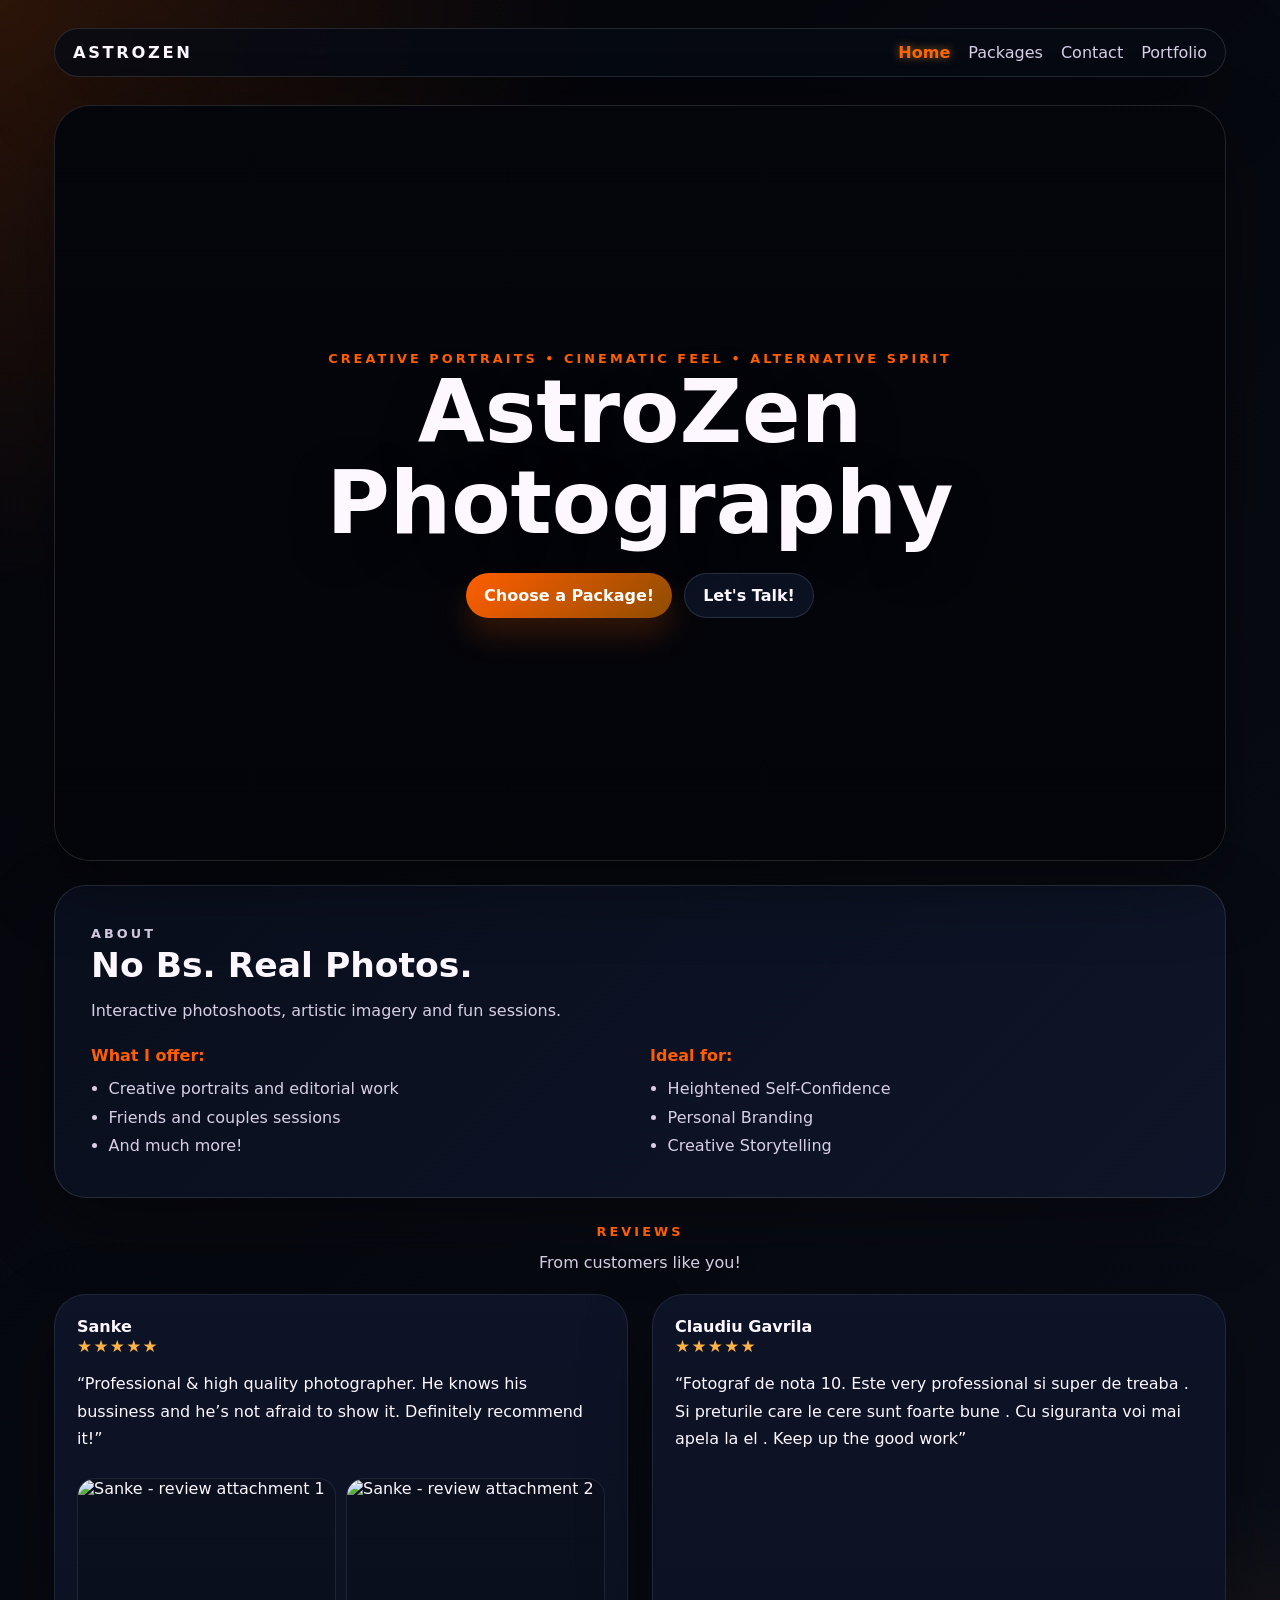
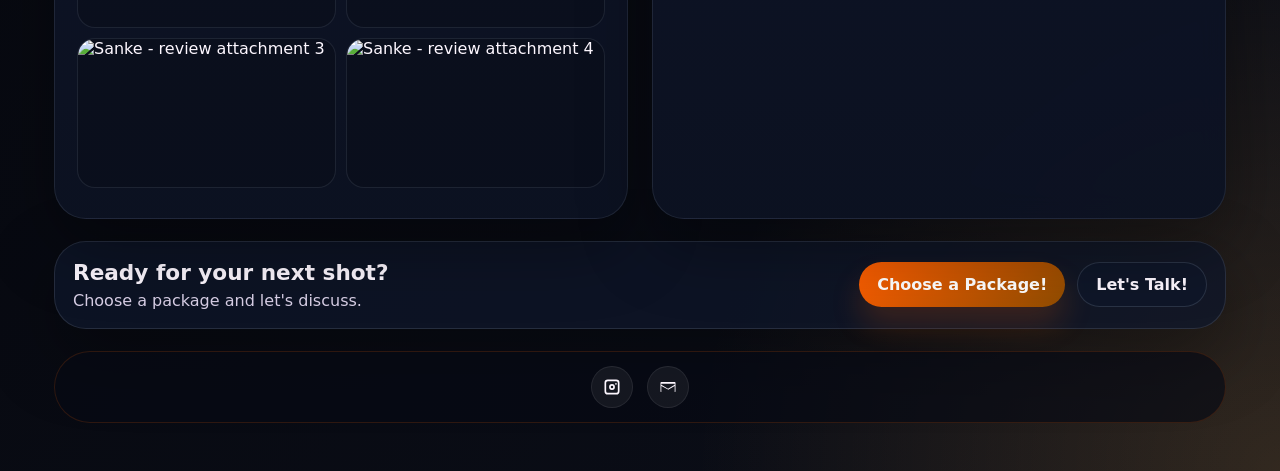
==== index.html @ ba6761b8 "Add files via upload" ====
<!DOCTYPE html>
<html lang="ro">
<head>
    <meta charset="UTF-8">
    <meta name="viewport" content="width=device-width, initial-scale=1.0">
    <title>AstroZen Photography</title>
    <link rel="icon" href="favicon.png" type="image/png">
    <link rel="stylesheet" href="style.css">
</head>
<body>
    <div class="site-shell">
        <nav class="topbar" aria-label="Navigare principală">
            <a class="brand" href="index.html">AstroZen</a>
            <div class="topbar-links">
                <a class="nav-link active" href="index.html">Home</a>
                <a class="nav-link" href="packages.html">Packages</a>
                <a class="nav-link" href="contact.html">Contact</a>
                <a class="nav-link" href="https://astrozenportfolio.myportfolio.com/portfolio" target="_blank" rel="noopener noreferrer">Portfolio</a>
            </div>
        </nav>

        <header class="page-hero" aria-label="Homepage intro">
            <div class="hero-backdrop"></div>
            <div class="hero-overlay"></div>
            <div class="hero-center">
                <p2 class="eyebrow">Creative Portraits • Cinematic Feel • Alternative Spirit</p2>
                <h1>AstroZen Photography</h1>

                <div class="hero-actions">
                    <a class="btn btn-primary" href="packages.html">Choose a Package!</a>
                    <a class="btn btn-secondary" href="contact.html">Let's Talk!</a>
                </div>
            </div>
        </header>

        <section class="info-panel" aria-label="About me">
            <div class="info-card">
                <p class="eyebrow">About</p>
                <h2>No Bs. Real Photos.</h2>
                <p>Interactive photoshoots, artistic imagery and fun sessions. </p>

                <div class="info-grid">
                    <div>
                        <h3>What I offer:</h3>
                        <ul>
                            <li>Creative portraits and editorial work</li>
                            <li>Friends and couples sessions</li>
                            <li>And much more!</li>
                        </ul>
                    </div>
                    <div>
                        <h3>Ideal for:</h3>
                        <ul>
                            <li>Heightened Self-Confidence</li>
                            <li>Personal Branding</li>
                            <li>Creative Storytelling</li>
                        </ul>
                    </div>
                </div>
            </div>
        </section>

        <section class="testimonials" aria-label="Recenzii clienți">
            <div class="testimonials-header">
                <h1 class="eyebrow">Reviews</h1>
                <p>From customers like you!</p>
            </div>

            <div class="testimonials-grid">
                <article class="testimonial-card">
                    <div class="testimonial-author">
                        <div>
                            <div class="testimonial-name">Sanke</div>
                        </div>
                    </div>

                    <div class="testimonial-stars" aria-label="5 out of 5 stars">
                        <span aria-hidden="true">★</span><span aria-hidden="true">★</span><span aria-hidden="true">★</span><span aria-hidden="true">★</span><span aria-hidden="true">★</span>
                    </div>

                    <blockquote class="testimonial-quote">
                        “Professional &amp; high quality photographer. He knows his bussiness and he’s not afraid to show it. Definitely recommend it!”
                    </blockquote>

                    <div class="testimonial-attachments" aria-hidden="true">
                        <img class="testimonial-attachment-img" src="1.jpg" alt="Sanke - review attachment 1" loading="lazy">
                        <img class="testimonial-attachment-img" src="2.jpg" alt="Sanke - review attachment 2" loading="lazy">
                        <img class="testimonial-attachment-img" src="3.jpg" alt="Sanke - review attachment 3" loading="lazy">
                        <img class="testimonial-attachment-img" src="4.jpg" alt="Sanke - review attachment 4" loading="lazy">
                    </div>
                </article>

               <article class="testimonial-card">
                    <div class="testimonial-author">
                        <div>
                            <div class="testimonial-name">Claudiu Gavrila</div>
                        </div>
                    </div>

                    <div class="testimonial-stars" aria-label="5 out of 5 stars">
                        <span aria-hidden="true">★</span><span aria-hidden="true">★</span><span aria-hidden="true">★</span><span aria-hidden="true">★</span><span aria-hidden="true">★</span>
                    </div>

                    <blockquote class="testimonial-quote">
                        “Fotograf de nota 10. Este very professional si super de treaba . Si preturile care le cere sunt foarte bune . Cu siguranta voi mai apela la el . Keep up the good work”
                    </blockquote>

                    <div class="testimonial-attachments" aria-hidden="true">
                        <!-- Claudiu Gavrila: no attachments (text review only) -->
                    </div>
                </article>
            </div>


            <div class="testimonials-cta">
                <div class="testimonials-cta-text">
                    <h3>Ready for your next shot?</h3>
                    <p>Choose a package and let's discuss.</p>
                </div>
                <div class="testimonials-cta-actions">
                    <a class="btn btn-primary" href="packages.html">Choose a Package!</a>
                    <a class="btn btn-secondary" href="contact.html">Let's Talk!</a>
                </div>
            </div>
        </section>

        <section class="social-bar" aria-label="Social Media și Contact">
            <a href="https://www.instagram.com/astrozen.photography/" target="_blank" rel="noopener noreferrer" aria-label="Instagram" class="icon-link">
                <svg viewBox="0 0 24 24" aria-hidden="true"><path d="M7 3h10a4 4 0 0 1 4 4v10a4 4 0 0 1-4 4H7a4 4 0 0 1-4-4V7a4 4 0 0 1 4-4Zm0 2a2 2 0 0 0-2 2v10a2 2 0 0 0 2 2h10a2 2 0 0 0 2-2V7a2 2 0 0 0-2-2H7Zm5 3.5A3.5 3.5 0 1 1 8.5 12 3.5 3.5 0 0 1 12 8.5Zm0 2A1.5 1.5 0 1 0 13.5 12 1.5 1.5 0 0 0 12 10.5Zm4.75-3.25a1 1 0 1 1-1 1 1 1 0 0 1 1-1Z"/></svg>
            </a>
            <a href="mailto:astrozenphoto@gmail.com" aria-label="Email" class="icon-link">
                <svg viewBox="0 0 24 24" aria-hidden="true"><path d="M4 6h16a1 1 0 0 1 1 1v10a1 1 0 0 1-1 1H4a1 1 0 0 1-1-1V7a1 1 0 0 1 1-1Zm0 2v1.2l8 4.8 8-4.8V8H4Zm16 10V10.8l-7.2 4.3a1 1 0 0 1-.8 0L4 10.8V18h16Z"/></svg>
            </a>
        </section>
    </div>

    <script src="script.js"></script>
</body>
</html>
---- style.css ----
:root {
    --bg: #04050a;
    --bg-alt: #10111c;
    --surface: rgba(15, 16, 28, 0.9);
    --surface-strong: rgba(7, 8, 16, 0.96);
    --accent: #ff5e00;
    --accent-strong: #8f4c00;
    --text: #fdf7ff;
    --muted: #d8cfe6;
    --border: rgba(255, 255, 255, 0.12);
    --shadow: 0 26px 70px rgba(0, 0, 0, 0.35);
    --hero-blur: 0px;
}

* {
    box-sizing: border-box;
}

html,
body {
    margin: 0;
    min-height: 100%;
}

body {
    font-family: Inter, system-ui, -apple-system, BlinkMacSystemFont, "Segoe UI", sans-serif;
    color: var(--text);
    overflow-x: hidden;
    background:
        radial-gradient(circle at top left, rgba(255, 102, 0, 0.16), transparent 24%),
        radial-gradient(circle at bottom right, rgba(255, 179, 71, 0.16), transparent 24%),
        linear-gradient(135deg, #04050a 0%, #0b0e18 100%);
    animation: backgroundPulse 6s ease-in-out infinite;
}

@keyframes backgroundPulse {
    0%, 100% {
        background-position: 0% 0%, 100% 100%, 0% 0%;
        filter: saturate(1);
    }
    20% {
        background-position: 6% 6%, 94% 94%, 0% 0%;
        filter: saturate(1.15);
    }
    40% {
        background-position: 10% 10%, 90% 90%, 0% 0%;
        filter: saturate(1.3);
    }
    60% {
        background-position: 6% 6%, 94% 94%, 0% 0%;
        filter: saturate(1.15);
    }
    80% {
        background-position: 0% 0%, 100% 100%, 0% 0%;
        filter: saturate(1);
    }
}

.site-shell {
    position: relative;
    max-width: 1220px;
    margin: 0 auto;
    padding: 28px 24px 48px;
}

.topbar {
    display: flex;
    align-items: center;
    justify-content: space-between;
    gap: 16px;
    padding: 14px 18px;
    border: 1px solid var(--border);
    border-radius: 999px;
    background: rgba(7, 10, 20, 0.82);
    backdrop-filter: blur(12px);
    box-shadow: var(--shadow);
    border-style: solid;
}

.brand {
    color: var(--text);
    text-decoration: none;
    font-size: 1.02rem;
    font-weight: 700;
    letter-spacing: 0.16em;
    text-transform: uppercase;
}

.topbar-links {
    display: flex;
    gap: 18px;
    flex-wrap: wrap;
}

.topbar-links a,
.social-bar a {
    color: var(--muted);
    text-decoration: none;
    transition: color 0.2s ease;
}

.topbar-links a:hover,
.social-bar a:hover {
    color: var(--text);
}

.topbar-links a.active {
    color: #ff6600;
    font-weight: 700;
    text-shadow: 0 0 10px rgba(255, 179, 71, 0.55);
}

.page-hero {
    position: relative;
    display: flex;
    align-items: center;
    justify-content: center;
    min-height: 84vh;
    margin-top: 28px;
    padding: clamp(30px, 5vw, 60px);
    border: 1px solid var(--border);
    border-radius: 36px;
    overflow: hidden;
    isolation: isolate;
    box-shadow: var(--shadow);
    background: #05060c;
}

.hero-backdrop {
    position: absolute;
    inset: -20px;
    background-image: url("TESTHERO.jpg");
    background-size: cover;
    background-position: center;
    transform: scale(1.06);
    filter: blur(var(--hero-blur));
    transition: filter 0.16s ease-out;
}

.hero-overlay {
    position: absolute;
    inset: 0;
    background: linear-gradient(180deg, rgba(3, 4, 8, 0.16) 0%, rgba(3, 4, 8, 0.78) 100%);
}

.hero-center {
    position: relative;
    z-index: 2;
    text-align: center;
    max-width: 760px;
    padding: 24px;
}

.eyebrow {
    margin: 0 0 10px;
    color: var(--accent);
    letter-spacing: 0.24em;
    text-transform: uppercase;
    font-size: 0.8rem;
    font-weight: 600;
    margin-top: 0.5rem;
}

.hero-center h1 {
    margin: 0;
    font-size: clamp(2.8rem, 7vw, 5.4rem);
    line-height: 1.05;
    text-shadow: 0 14px 44px rgba(0, 0, 0, 0.35);
}

.lead {
    margin: 16px auto 0;
    max-width: 660px;
    color: var(--muted);
    font-size: 1.06rem;
    line-height: 1.8;
}

.hero-actions {
    display: flex;
    flex-wrap: wrap;
    justify-content: center;
    gap: 12px;
    margin-top: 24px;
}

.btn {
    display: inline-flex;
    align-items: center;
    justify-content: center;
    padding: 12px 18px;
    border-radius: 999px;
    text-decoration: none;
    font-weight: 600;
    transition: transform 0.2s ease, box-shadow 0.2s ease;
}

.btn:hover {
    transform: translateY(-2px);
}

.btn-primary {
    color: white;
    background: linear-gradient(135deg, var(--accent), var(--accent-strong));
    box-shadow: 0 18px 30px rgba(255, 102, 0, 0.18);
}

.btn-secondary {
    color: var(--text);
    border: 1px solid rgba(148, 163, 184, 0.2);
    background: rgba(15, 23, 42, 0.72);
}

.info-panel {
    margin-top: 24px;
}

.info-card {
    padding: clamp(24px, 4vw, 36px);
    border: 1px solid var(--border);
    border-radius: 32px;
    background: linear-gradient(135deg, rgba(10, 15, 30, 0.96), rgba(15, 23, 42, 0.92));
    box-shadow: var(--shadow);
}

.info-card h2 {
    margin: 0 0 12px;
    font-size: clamp(1.6rem, 2.7vw, 2.2rem);
}

.info-card > p {
    color: var(--muted);
    line-height: 1.8;
    margin: 0;
}

.info-grid {
    display: grid;
    grid-template-columns: repeat(2, minmax(0, 1fr));
    gap: 20px;
    margin-top: 20px;
}

.info-grid h3 {
    margin: 0 0 10px;
    font-size: 1rem;
    color: var(--accent);
}

.info-grid ul {
    margin: 0;
    padding-left: 1.1rem;
    color: var(--muted);
    line-height: 1.8;
}

.social-bar {
    display: flex;
    flex-wrap: wrap;
    justify-content: center;
    gap: 14px;
    margin-top: 22px;
    padding: 14px 18px;
    border: 1px solid var(--border);
    border-radius: 999px;
    background: rgba(7, 10, 20, 0.66);
    border-color: rgba(255, 102, 0, 0.16);
}

.icon-link {
    display: inline-flex;
    align-items: center;
    justify-content: center;
    width: 42px;
    height: 42px;
    border-radius: 50%;
    background: rgba(255, 255, 255, 0.06);
    border: 1px solid rgba(255, 255, 255, 0.08);
    transition: transform 0.2s ease, background 0.2s ease;
}

.icon-link:hover {
    transform: translateY(-2px);
    background: rgba(255, 102, 0, 0.2);
}

.icon-link svg {
    width: 20px;
    height: 20px;
    fill: currentColor;
    color: var(--text);
}

.packages-section {
    margin-top: 30px;
    padding: 30px 0 10px;
}

.section-heading {
    text-align: center;
    max-width: 760px;
    margin: 0 auto 24px;
}

.section-heading h2 {
    margin: 8px 0 10px;
    font-size: clamp(1.7rem, 3vw, 2.3rem);
}

.section-heading p {
    color: var(--muted);
    line-height: 1.7;
    margin: 0;
}

.package-grid {
    display: grid;
    gap: 24px;
    grid-template-columns: repeat(3, minmax(0, 1fr));
    align-items: start;
}

.card {
    display: flex;
    flex-direction: column;
    justify-content: flex-start;
    min-height: 100%;
    background: linear-gradient(180deg, rgba(14, 20, 40, 0.96), rgba(12, 18, 34, 0.96));
    border: 1px solid rgba(148, 163, 184, 0.14);
    border-radius: 32px;
    padding: clamp(20px, 4vw, 32px);
    box-shadow: var(--shadow);
    backdrop-filter: blur(12px);
    transition: transform 0.3s ease, border-color 0.3s ease;
}

.card:hover {
    transform: translateY(-6px);
    border-color: rgba(255, 102, 0, 0.5);
}

.card h3 {
    margin: 0 0 14px;
    font-size: 1.45rem;
}

.card h4 {
    margin: 16px 0 12px;
    font-size: 1.2rem;
}

.card ul {
    padding-left: 1.2rem;
    margin: 0 0 12px;
    color: var(--muted);
    line-height: 1.8;
}

.card ul li {
    margin-bottom: 0.6rem;
}

.package-note {
    margin: 0 0 14px;
    color: #c7d2fe;
    font-size: 0.95rem;
}

.card label {
    display: flex;
    align-items: flex-start;
    gap: 12px;
    margin-bottom: 14px;
    color: var(--text);
    font-size: 0.98rem;
    cursor: pointer;
}

.card label:last-of-type {
    margin-bottom: 0;
}

.card input[type="checkbox"],
.card input[type="radio"] {
    width: 18px;
    height: 18px;
    accent-color: var(--accent-strong);
    margin-top: 3px;
}

.option-section {
    display: grid;
    gap: 12px;
    padding: 16px 18px;
    border: 1px solid rgba(148, 163, 184, 0.12);
    border-radius: 22px;
    background: rgba(15, 23, 42, 0.85);
}

.option-section summary {
    display: flex;
    align-items: center;
    justify-content: space-between;
    padding: 8px 0;
    font-size: 0.95rem;
    color: #c7d2fe;
    text-transform: uppercase;
    letter-spacing: 0.12em;
    cursor: pointer;
    list-style: none;
}

.option-section summary::-webkit-details-marker {
    display: none;
}

.option-section summary::after {
    content: "+";
    font-size: 1rem;
    color: var(--muted);
}

.option-section[open] summary::after {
    content: "–";
}

.form-group {
    display: grid;
    gap: 8px;
    margin-bottom: 14px;
}

.form-group label {
    font-size: 0.95rem;
    color: var(--muted);
}

.form-group input,
.form-group textarea {
    width: 100%;
    border: 1px solid rgba(148, 163, 184, 0.12);
    border-radius: 18px;
    background: rgba(15, 23, 42, 0.82);
    color: var(--text);
    padding: 14px 16px;
    font: inherit;
}

.form-group input::placeholder,
.form-group textarea::placeholder {
    color: rgba(248, 250, 252, 0.55);
}

.form-group input:focus,
.form-group textarea:focus {
    outline: 2px solid rgba(255, 102, 0, 0.35);
    outline-offset: 2px;
}

.submit-btn {
    display: inline-flex;
    align-items: center;
    justify-content: center;
    gap: 10px;
    padding: 14px 24px;
    border: none;
    border-radius: 18px;
    background: linear-gradient(135deg, #ff6600, #ffb347);
    color: white;
    font-size: 1rem;
    font-weight: 600;
    cursor: pointer;
    transition: transform 0.2s ease, box-shadow 0.2s ease;
    position: relative;
    overflow: hidden;
}

.submit-btn:hover {
    transform: translateY(-2px);
    box-shadow: 0 18px 30px rgba(255, 102, 0, 0.22);
}

.note {
    margin-top: 14px;
    color: var(--muted);
    font-size: 0.94rem;
    line-height: 1.5;
}

.page-intro {
    text-align: center;
    max-width: 760px;
    margin: 32px auto 24px;
}

.page-intro h1 {
    margin: 8px 0 18px;
    font-size: clamp(2rem, 4vw, 2.8rem);
}

.page-intro p {
    color: var(--muted);
    line-height: 1.7;
    margin: 0;
}

.contact-page {
    display: flex;
    justify-content: center;
    align-items: center;
    min-height: 70vh;
    padding: 24px 0;
}

.contact-card {
    width: min(100%, 760px);
    padding: clamp(24px, 4vw, 40px);
    border: 1px solid var(--border);
    border-radius: 32px;
    background: linear-gradient(135deg, rgba(10, 15, 30, 0.95), rgba(15, 23, 42, 0.92));
    box-shadow: var(--shadow);
}

.contact-card h1 {
    margin: 0 0 12px;
    font-size: clamp(1.8rem, 3.4vw, 2.6rem);
}

.contact-card p {
    color: var(--muted);
    line-height: 1.8;
}

.contact-form {
    margin-top: 22px;
}

.contact-form .form-group {
    margin-bottom: 16px;
}

.contact-form input,
.contact-form textarea {
    width: 100%;
    border: 1px solid rgba(148, 163, 184, 0.18);
    border-radius: 18px;
    background: rgba(15, 23, 42, 0.82);
    color: var(--text);
    padding: 14px 16px;
    font: inherit;
}

.contact-form input::placeholder,
.contact-form textarea::placeholder {
    color: rgba(248, 250, 252, 0.55);
}

.contact-form input:focus,
.contact-form textarea:focus {
    outline: 2px solid rgba(255, 102, 0, 0.35);
    outline-offset: 2px;
}

.contact-links {
    display: flex;
    flex-wrap: wrap;
    gap: 12px;
    margin-top: 20px;
}


.testimonials {
    margin-top: 26px;
}



.testimonials-header {
    text-align: center;
    max-width: 860px;
    margin: 0 auto 18px;
}

.testimonials-header h2 {
    margin: 10px 0 10px;
    font-size: clamp(1.7rem, 3vw, 2.3rem);
}

.testimonials-header p {
    margin: 0;
    color: var(--muted);
    line-height: 1.7;
}

.testimonials-grid {
    display: grid;
    grid-template-columns: repeat(2, minmax(0, 1fr));
    gap: 24px;
    align-items: fit;
}

.testimonial-card {
    background: linear-gradient(180deg, rgba(14, 20, 40, 0.96), rgba(12, 18, 34, 0.96));
    border: 1px solid rgba(148, 163, 184, 0.14);
    border-radius: 32px;
    padding: 22px 22px 18px;
    box-shadow: var(--shadow);
    backdrop-filter: blur(12px);
    display: flex;
    flex-direction: column;
    min-height: unset;
}


.testimonial-stars {
    color: #ffb347;
    font-size: 1.05rem;
    letter-spacing: 0.08em;
}

.testimonial-quote {
    margin: 14px 0 16px;
    color: var(--text);
    line-height: 1.7;
    font-size: 1rem;
    flex: 1;
}

.testimonial-author {
    display: flex;
    align-items: center;
    gap: 12px;
}

/* Review attachment images (4 pictures) */
.testimonial-attachments {
    display: grid;
    grid-template-columns: repeat(2, minmax(0, 1fr));
    gap: 10px;
    width: 100%;
    margin: 10px 0 12px;
}

.testimonial-attachment-img {
    width: 100%;
    height: 150px;
    object-fit: cover;
    display: block;
    border-radius: 18px;
    border: 1px solid rgba(148, 163, 184, 0.14);
    background: rgba(0, 0, 0, 0.15);
}


.testimonial-name {
    font-weight: 700;
}


.testimonials-cta {
    margin-top: 22px;
    padding: 18px;
    border-radius: 32px;
    border: 1px solid rgba(148, 163, 184, 0.18);
    background: rgba(15, 23, 42, 0.78);
    box-shadow: var(--shadow);
    display: flex;
    align-items: center;
    justify-content: space-between;
    gap: 16px;
}

.testimonials-cta-text h3 {
    margin: 0 0 6px;
    font-size: 1.35rem;
}

.testimonials-cta-text p {
    margin: 0;
    color: var(--muted);
}

.testimonials-cta-actions {
    display: flex;
    gap: 12px;
    flex-wrap: wrap;
}

@media (max-width: 900px) {
    .package-grid {
        grid-template-columns: repeat(2, minmax(280px, 1fr));
    }

    .testimonials-grid {
        grid-template-columns: repeat(2, minmax(0, 1fr));
    }
}

@media (max-width: 620px) {
    .site-shell {
        padding: 18px 14px 32px;
    }

    .topbar {
        flex-direction: column;
        align-items: stretch;
        border-radius: 24px;
        padding: 14px 16px;
    }

    .topbar-links {
        justify-content: center;
        gap: 12px;
    }

    .page-hero {
        min-height: 78vh;
        padding: 24px 16px;
        border-radius: 24px;
    }

    .hero-actions {
        flex-direction: column;
    }

    .btn {
        width: 100%;
    }

    .info-grid {
        grid-template-columns: 1fr;
    }

    .social-bar {
        border-radius: 24px;
        justify-content: center;
    }

    .package-grid {
        grid-template-columns: 1fr;
    }

    .contact-card {
        padding: 20px 18px;
        border-radius: 24px;
    }

    .contact-links {
        justify-content: center;
    }

    .testimonials-grid {
        grid-template-columns: 1fr;
    }

    .testimonials-cta {
        flex-direction: column;
        align-items: stretch;
    }

    .testimonials-cta-actions .btn {
        width: 100%;
    }
}
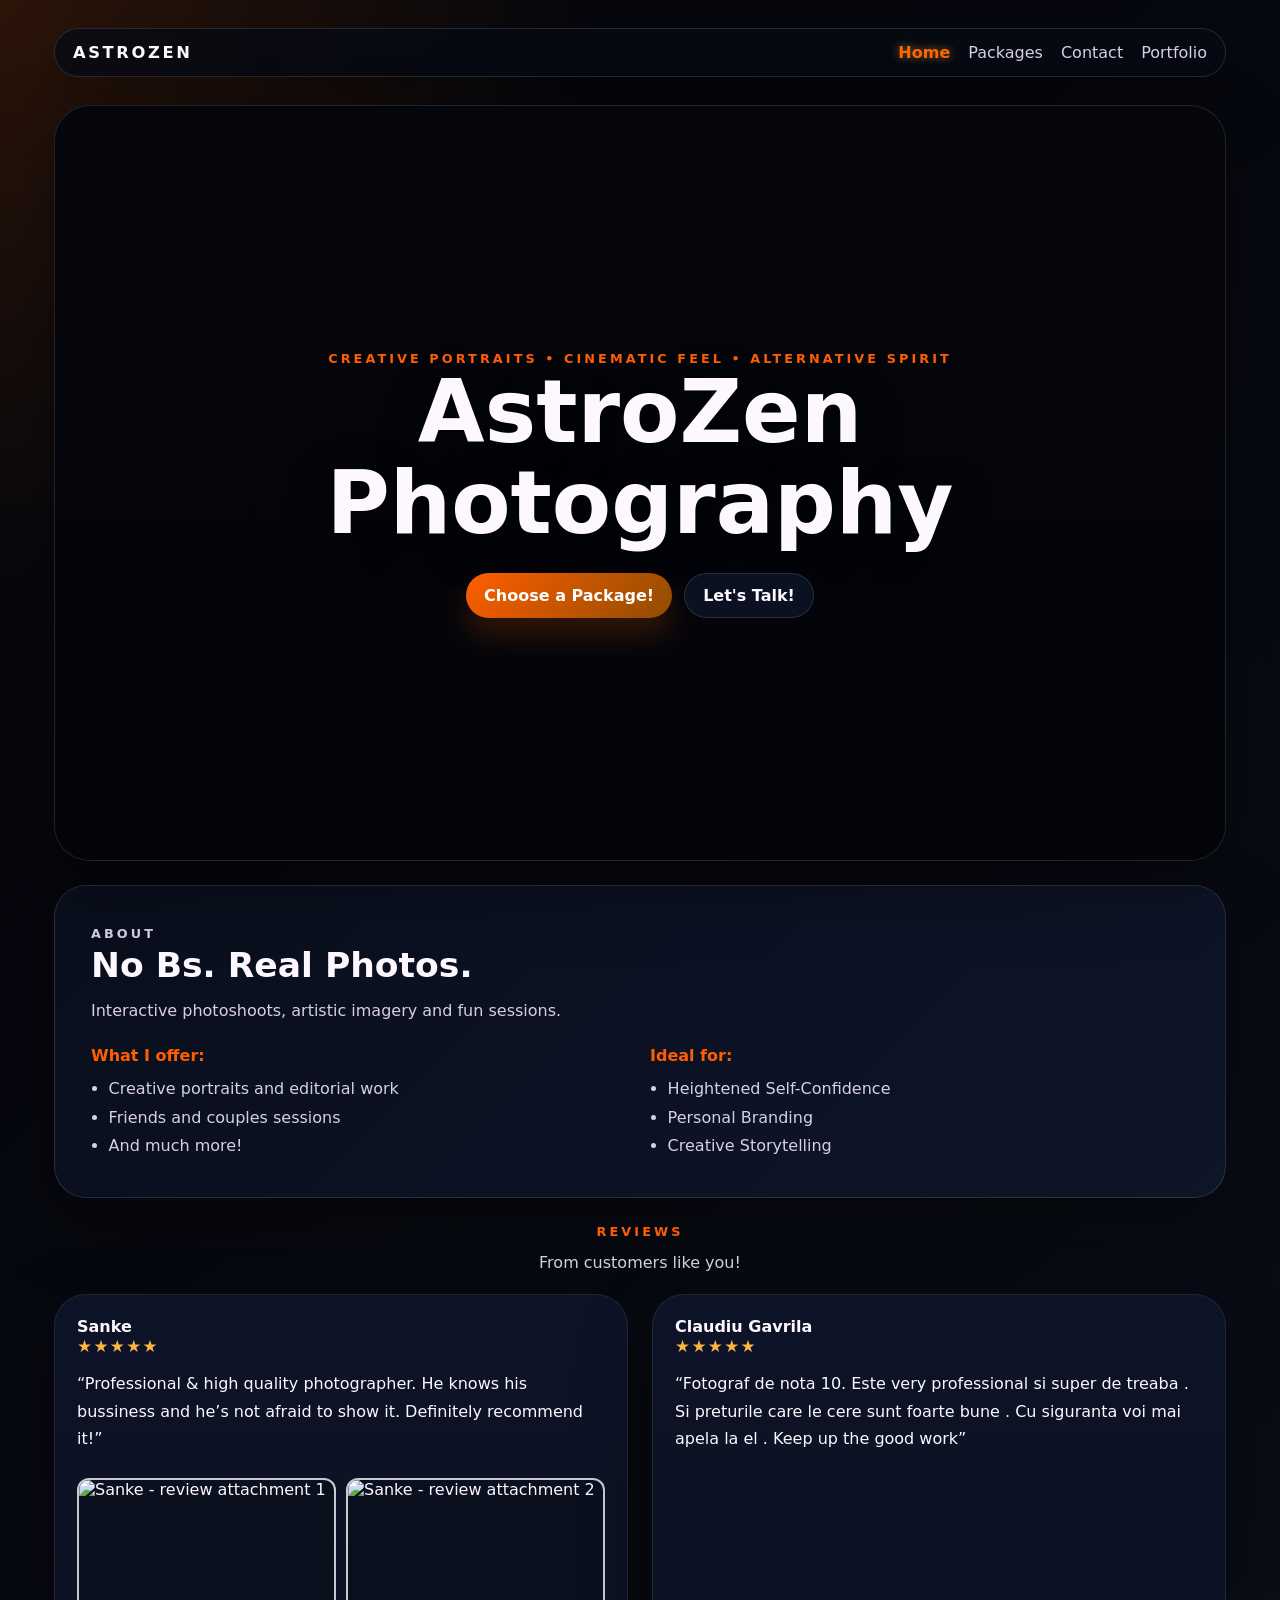
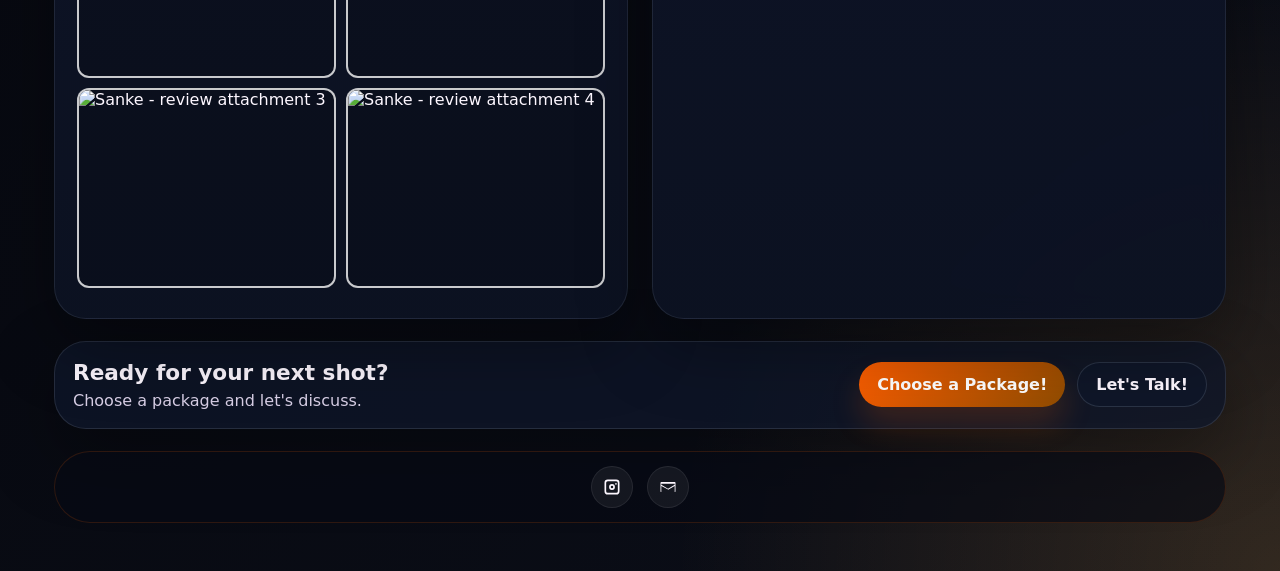
==== commit 148fe097: "Add files via upload" ====
--- a/index.html
+++ b/index.html
@@ -83,10 +83,10 @@
                     </blockquote>
 
                     <div class="testimonial-attachments" aria-hidden="true">
-                        <img class="testimonial-attachment-img" src="1.jpg" alt="Sanke - review attachment 1" loading="lazy">
-                        <img class="testimonial-attachment-img" src="2.jpg" alt="Sanke - review attachment 2" loading="lazy">
-                        <img class="testimonial-attachment-img" src="3.jpg" alt="Sanke - review attachment 3" loading="lazy">
-                        <img class="testimonial-attachment-img" src="4.jpg" alt="Sanke - review attachment 4" loading="lazy">
+                        <img class="testimonial-attachment-img" src="1.jpg" alt="Sanke - review attachment 1">
+                        <img class="testimonial-attachment-img" src="2.jpg" alt="Sanke - review attachment 2">
+                        <img class="testimonial-attachment-img" src="3.jpg" alt="Sanke - review attachment 3">
+                        <img class="testimonial-attachment-img" src="4.jpg" alt="Sanke - review attachment 4">
                     </div>
                 </article>
 
--- a/style.css
+++ b/style.css
@@ -643,11 +643,11 @@
 
 .testimonial-attachment-img {
     width: 100%;
-    height: 150px;
+    height: 200px;
     object-fit: cover;
     display: block;
-    border-radius: 18px;
-    border: 1px solid rgba(148, 163, 184, 0.14);
+    border-radius: 12px;
+    border: 2px solid rgba(255, 255, 255, 0.781);
     background: rgba(0, 0, 0, 0.15);
 }
 
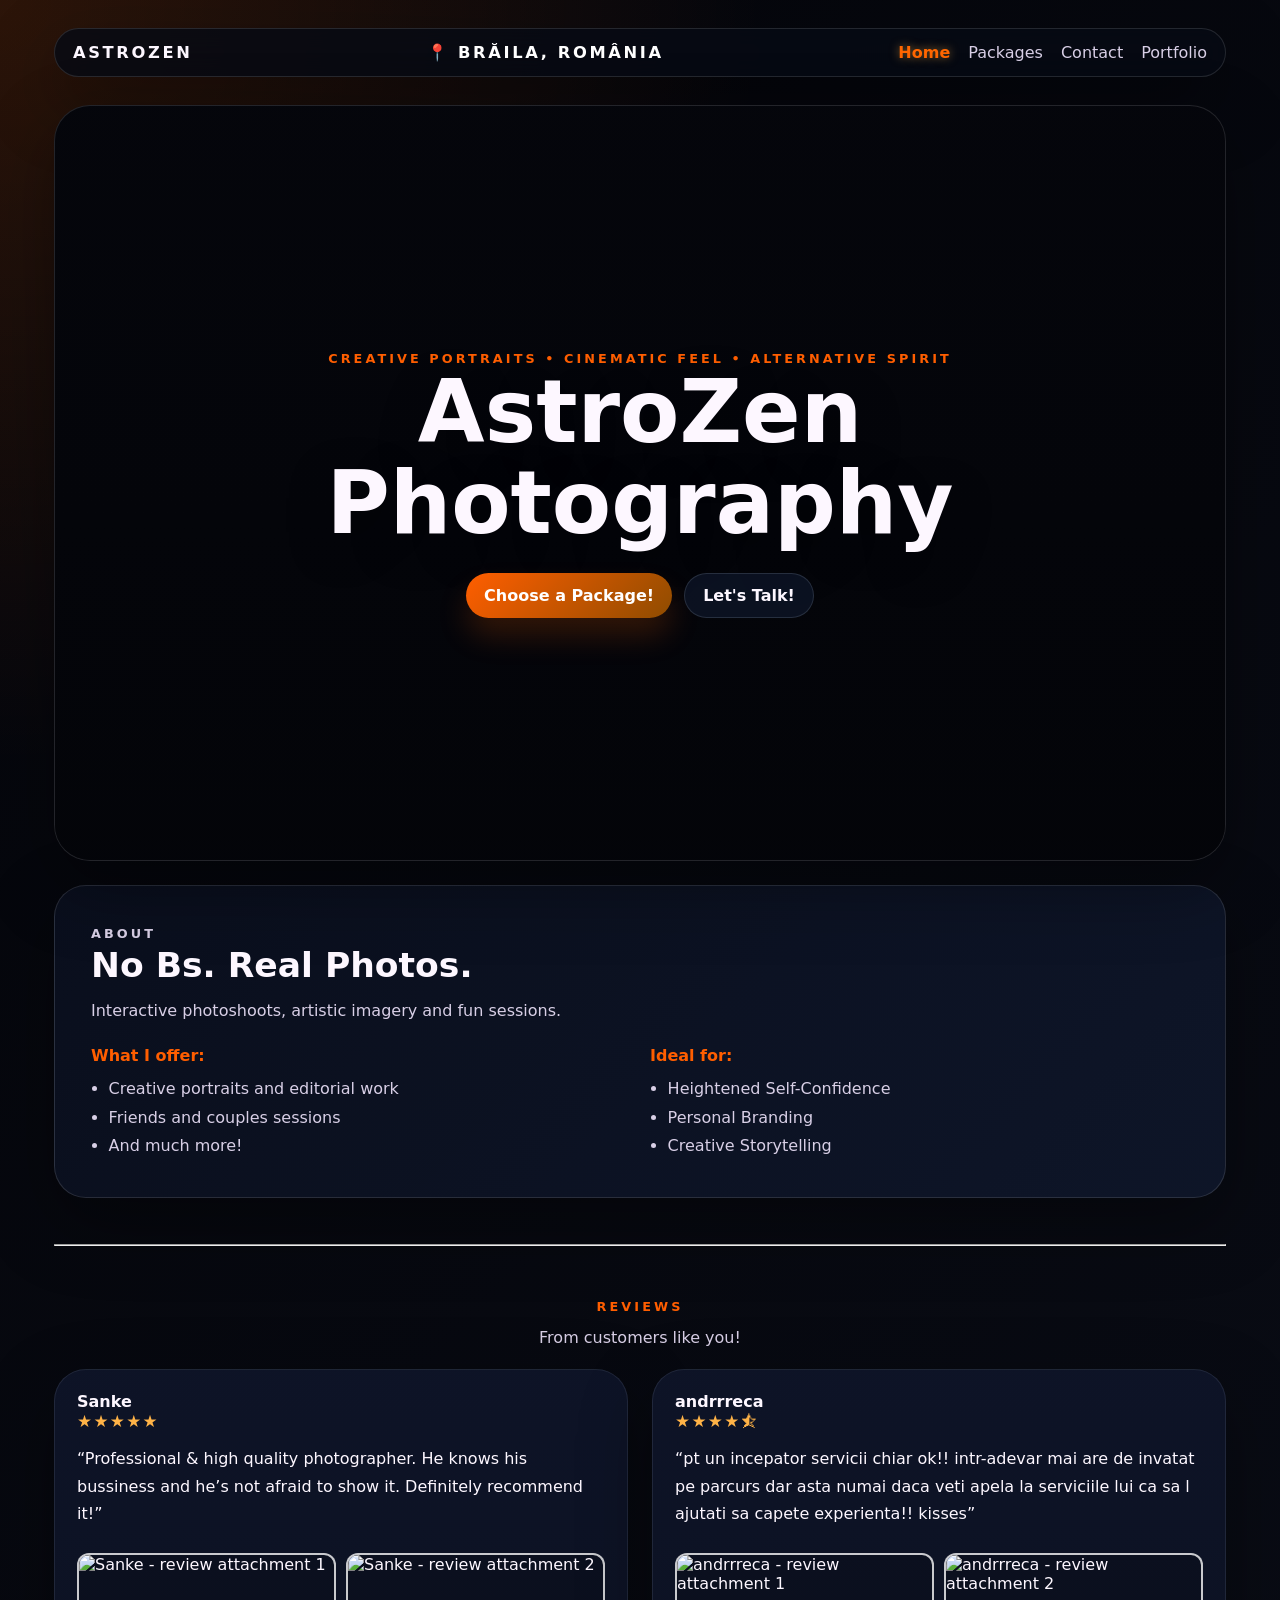
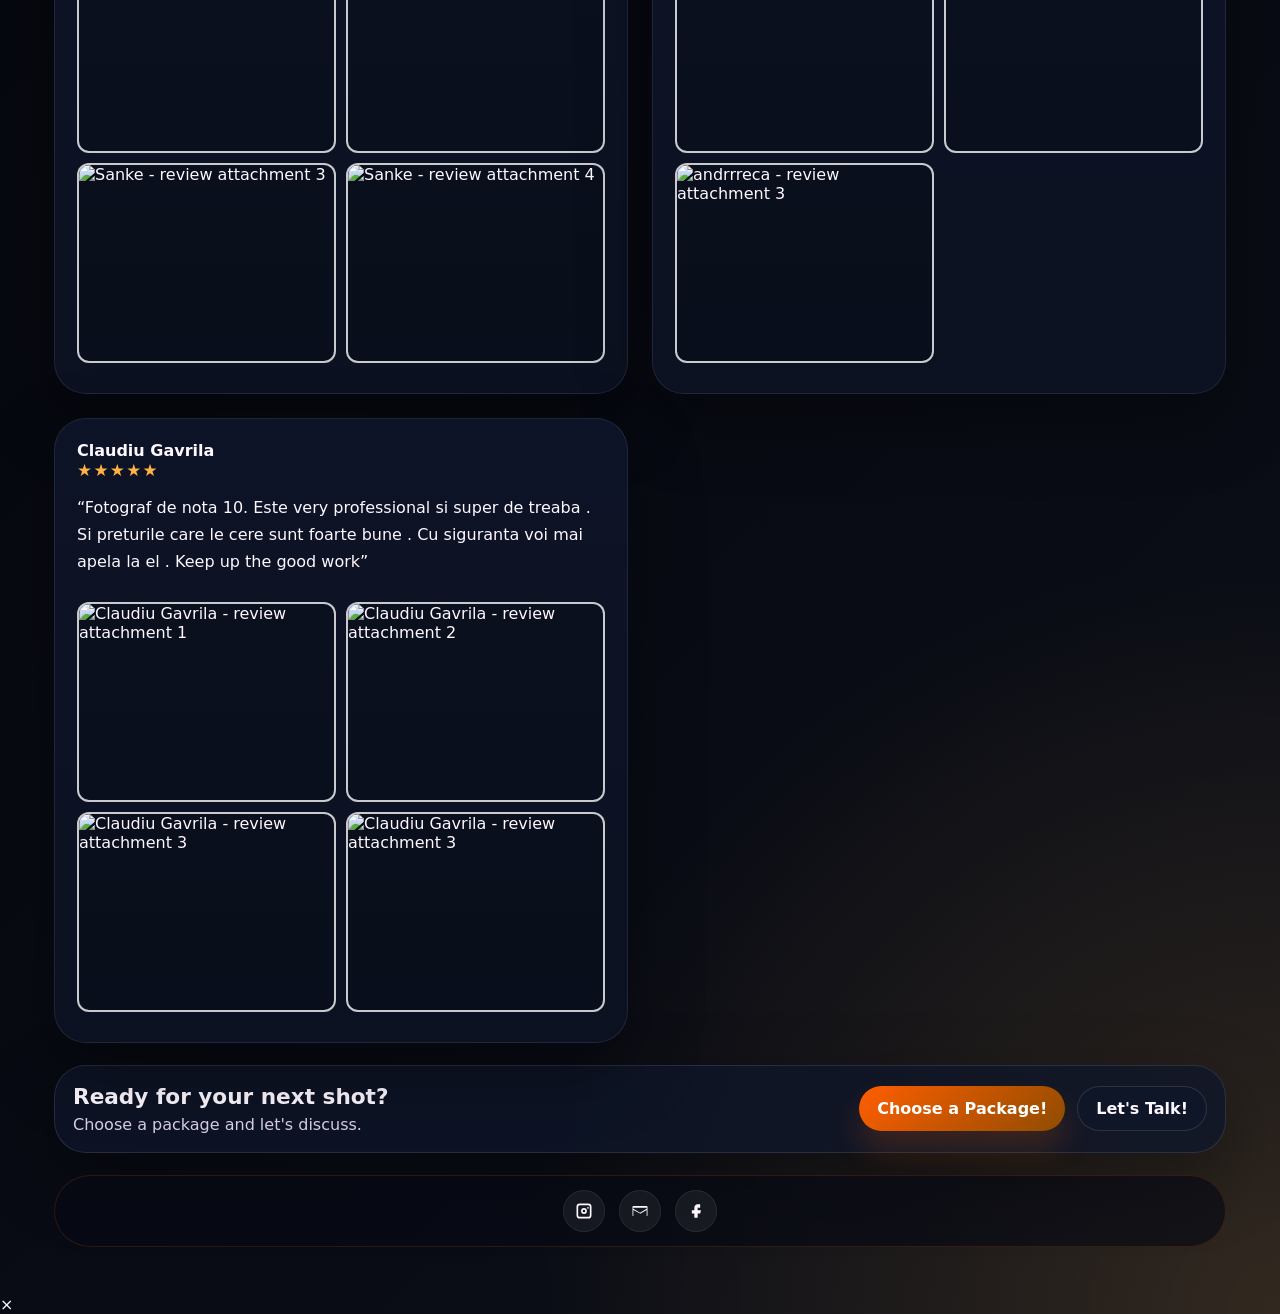
==== commit 2fa49b06: "Update index.html" ====
--- a/index.html
+++ b/index.html
@@ -1,16 +1,29 @@
 <!DOCTYPE html>
 <html lang="ro">
 <head>
+    <!-- Google tag (gtag.js) -->
+<script async src="https://www.googletagmanager.com/gtag/js?id=G-LBC5EY3X2T"></script>
+<script>
+  window.dataLayer = window.dataLayer || [];
+  function gtag(){dataLayer.push(arguments);}
+
+  gtag('js', new Date());
+  gtag('config', 'G-LBC5EY3X2T');
+</script>
     <meta charset="UTF-8">
     <meta name="viewport" content="width=device-width, initial-scale=1.0">
     <title>AstroZen Photography</title>
     <link rel="icon" href="favicon.png" type="image/png">
     <link rel="stylesheet" href="style.css">
+    <link rel="stylesheet" href="carousel-waterfall.css">
 </head>
 <body>
     <div class="site-shell">
+
+
         <nav class="topbar" aria-label="Navigare principală">
-            <a class="brand" href="index.html">AstroZen</a>
+            <a class="brand" href="index.html">AstroZen<a class="brand" href="https://maps.app.goo.gl/BzXkdwgYqPbpN6wd7" style="color: white; text-decoration: none;">📍 BRĂILA, ROMÂNIA</a> </a>
+
             <div class="topbar-links">
                 <a class="nav-link active" href="index.html">Home</a>
                 <a class="nav-link" href="packages.html">Packages</a>
@@ -59,7 +72,10 @@
                 </div>
             </div>
         </section>
-
+        <br>
+        <br>
+<hr>
+<br>
         <section class="testimonials" aria-label="Recenzii clienți">
             <div class="testimonials-header">
                 <h1 class="eyebrow">Reviews</h1>
@@ -93,6 +109,28 @@
                <article class="testimonial-card">
                     <div class="testimonial-author">
                         <div>
+                            <div class="testimonial-name">andrrreca</div>
+                        </div>
+                    </div>
+
+                    <div class="testimonial-stars" aria-label="4.5 out of 5 stars">
+                        <span aria-hidden="true">★</span><span aria-hidden="true">★</span><span aria-hidden="true">★</span><span aria-hidden="true">★</span><span aria-hidden="true">⯪</span>
+                    </div>
+
+                    <blockquote class="testimonial-quote">
+                        “pt un incepator servicii chiar ok!! intr-adevar mai are de invatat pe parcurs dar asta numai daca veti apela la serviciile lui ca sa l ajutati sa capete experienta!! kisses”
+                    </blockquote>
+
+                    <div class="testimonial-attachments" aria-hidden="true">
+                        <img class="testimonial-attachment-img" src="22.jpg" alt="andrrreca - review attachment 1">
+                        <img class="testimonial-attachment-img" src="23.jpg" alt="andrrreca - review attachment 2">
+                        <img class="testimonial-attachment-img" src="25.jpg" alt="andrrreca - review attachment 3">
+                    </div>
+                </article>
+
+               <article class="testimonial-card">
+                    <div class="testimonial-author">
+                        <div>
                             <div class="testimonial-name">Claudiu Gavrila</div>
                         </div>
                     </div>
@@ -106,7 +144,10 @@
                     </blockquote>
 
                     <div class="testimonial-attachments" aria-hidden="true">
-                        <!-- Claudiu Gavrila: no attachments (text review only) -->
+                        <img class="testimonial-attachment-img" src="9.jpg" alt="Claudiu Gavrila - review attachment 1">
+                        <img class="testimonial-attachment-img" src="10.jpg" alt="Claudiu Gavrila - review attachment 2">
+                        <img class="testimonial-attachment-img" src="11.jpg" alt="Claudiu Gavrila - review attachment 3">
+                        <img class="testimonial-attachment-img" src="12.jpg" alt="Claudiu Gavrila - review attachment 3">
                     </div>
                 </article>
             </div>
@@ -131,9 +172,18 @@
             <a href="mailto:astrozenphoto@gmail.com" aria-label="Email" class="icon-link">
                 <svg viewBox="0 0 24 24" aria-hidden="true"><path d="M4 6h16a1 1 0 0 1 1 1v10a1 1 0 0 1-1 1H4a1 1 0 0 1-1-1V7a1 1 0 0 1 1-1Zm0 2v1.2l8 4.8 8-4.8V8H4Zm16 10V10.8l-7.2 4.3a1 1 0 0 1-.8 0L4 10.8V18h16Z"/></svg>
             </a>
+             <a href="https://www.facebook.com/ZenythDrs" aria-label="Facebook" class="icon-link">
+                <svg viewBox="0 0 24 24" aria-hidden="true"><path d="M14 8h3V4h-3c-2.2 0-4 1.8-4 4v3H7v4h3v5h4v-5h3l1-4h-4V8c0-.6.4-1 1-1Z"/></svg>
+            </a>
         </section>
     </div>
 
     <script src="script.js"></script>
+    <script src="carousel-waterfall.js"></script>
 </body>
-</html>+<div id="lightbox">
+    <span id="close">&times;</span>
+    <img id="lightbox-image">
+</div>
+</div>
+</html>
